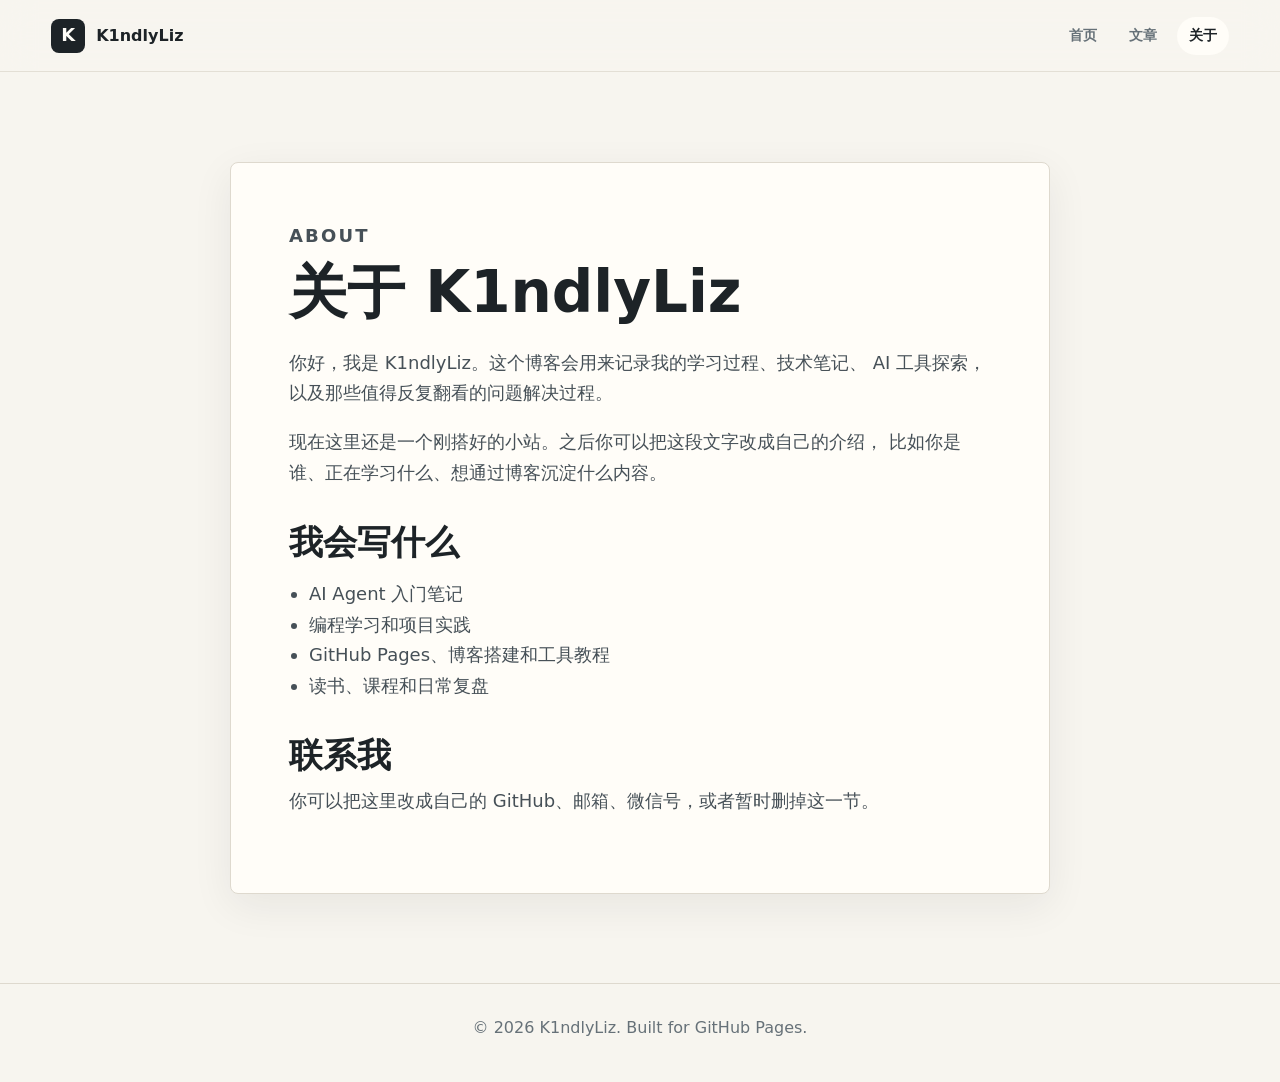
==== about.html @ e95d76cb "Create K1ndlyLiz personal blog" ====
<!doctype html>
<html lang="zh-CN">
  <head>
    <meta charset="utf-8" />
    <meta name="viewport" content="width=device-width, initial-scale=1" />
    <meta name="description" content="关于 K1ndlyLiz 的个人介绍。" />
    <title>关于 | K1ndlyLiz</title>
    <link rel="stylesheet" href="assets/styles.css" />
  </head>
  <body>
    <header class="site-header">
      <a class="brand" href="index.html" aria-label="K1ndlyLiz 首页">
        <span class="brand-mark">K</span>
        <span>K1ndlyLiz</span>
      </a>
      <nav class="site-nav" aria-label="主导航">
        <a href="index.html">首页</a>
        <a href="index.html#posts">文章</a>
        <a href="about.html" aria-current="page">关于</a>
      </nav>
    </header>

    <main class="page-shell">
      <article class="article-page">
        <p class="section-kicker">About</p>
        <h1>关于 K1ndlyLiz</h1>
        <p>
          你好，我是 K1ndlyLiz。这个博客会用来记录我的学习过程、技术笔记、
          AI 工具探索，以及那些值得反复翻看的问题解决过程。
        </p>
        <p>
          现在这里还是一个刚搭好的小站。之后你可以把这段文字改成自己的介绍，
          比如你是谁、正在学习什么、想通过博客沉淀什么内容。
        </p>

        <h2>我会写什么</h2>
        <ul>
          <li>AI Agent 入门笔记</li>
          <li>编程学习和项目实践</li>
          <li>GitHub Pages、博客搭建和工具教程</li>
          <li>读书、课程和日常复盘</li>
        </ul>

        <h2>联系我</h2>
        <p>
          你可以把这里改成自己的 GitHub、邮箱、微信号，或者暂时删掉这一节。
        </p>
      </article>
    </main>

    <footer class="site-footer">
      <p>© 2026 K1ndlyLiz. Built for GitHub Pages.</p>
    </footer>
  </body>
</html>
---- assets/styles.css ----
:root {
  --bg: #f7f5ef;
  --surface: #fffdf8;
  --ink: #1d2327;
  --muted: #667178;
  --line: #ded9ce;
  --teal: #1d716d;
  --amber: #c07b2f;
  --rose: #ad5a4f;
  --shadow: 0 18px 55px rgba(29, 35, 39, 0.12);
  color-scheme: light;
}

* {
  box-sizing: border-box;
}

html {
  scroll-behavior: smooth;
}

body {
  margin: 0;
  background: var(--bg);
  color: var(--ink);
  font-family:
    Inter, ui-sans-serif, system-ui, -apple-system, BlinkMacSystemFont, "Segoe UI",
    "Microsoft YaHei", sans-serif;
  line-height: 1.7;
}

a {
  color: inherit;
  text-decoration: none;
}

.site-header {
  position: sticky;
  top: 0;
  z-index: 10;
  display: flex;
  align-items: center;
  justify-content: space-between;
  gap: 24px;
  min-height: 72px;
  padding: 14px clamp(18px, 4vw, 56px);
  border-bottom: 1px solid rgba(222, 217, 206, 0.78);
  background: rgba(247, 245, 239, 0.88);
  backdrop-filter: blur(16px);
}

.brand {
  display: inline-flex;
  align-items: center;
  gap: 11px;
  font-weight: 800;
  letter-spacing: 0;
}

.brand-mark {
  display: grid;
  width: 34px;
  height: 34px;
  place-items: center;
  border-radius: 8px;
  background: var(--ink);
  color: var(--surface);
  font-size: 18px;
}

.site-nav {
  display: flex;
  flex-wrap: wrap;
  align-items: center;
  justify-content: flex-end;
  gap: 8px;
}

.site-nav a {
  min-height: 38px;
  padding: 7px 12px;
  border-radius: 999px;
  color: var(--muted);
  font-size: 14px;
  font-weight: 700;
}

.site-nav a:hover,
.site-nav a[aria-current="page"] {
  background: var(--surface);
  color: var(--ink);
}

.hero {
  position: relative;
  min-height: min(720px, calc(100vh - 72px));
  overflow: hidden;
  display: grid;
  align-items: center;
  padding: clamp(52px, 8vw, 104px) clamp(20px, 7vw, 96px);
}

.hero-image,
.hero-overlay {
  position: absolute;
  inset: 0;
}

.hero-image {
  width: 100%;
  height: 100%;
  object-fit: cover;
}

.hero-overlay {
  background:
    linear-gradient(90deg, rgba(247, 245, 239, 0.94), rgba(247, 245, 239, 0.68) 46%, rgba(247, 245, 239, 0.18)),
    linear-gradient(0deg, rgba(247, 245, 239, 0.86), rgba(247, 245, 239, 0) 36%);
}

.hero-content {
  position: relative;
  max-width: 690px;
}

.eyebrow,
.section-kicker {
  margin: 0 0 10px;
  color: var(--teal);
  font-size: 13px;
  font-weight: 900;
  letter-spacing: 0.12em;
  text-transform: uppercase;
}

h1,
h2,
h3,
p {
  margin-top: 0;
}

h1 {
  margin-bottom: 22px;
  font-size: clamp(48px, 8vw, 116px);
  line-height: 0.95;
  letter-spacing: 0;
}

.hero-copy {
  max-width: 620px;
  margin-bottom: 28px;
  color: #394349;
  font-size: clamp(18px, 2.2vw, 24px);
}

.hero-actions {
  display: flex;
  flex-wrap: wrap;
  gap: 12px;
}

.button {
  display: inline-flex;
  align-items: center;
  justify-content: center;
  min-height: 46px;
  padding: 10px 18px;
  border: 1px solid var(--ink);
  border-radius: 8px;
  font-weight: 800;
}

.button.primary {
  background: var(--ink);
  color: var(--surface);
}

.button.secondary {
  background: rgba(255, 253, 248, 0.78);
}

.section {
  max-width: 1120px;
  margin: 0 auto;
  padding: clamp(56px, 7vw, 92px) 20px;
}

.intro {
  display: grid;
  grid-template-columns: minmax(220px, 0.8fr) minmax(0, 1.6fr);
  gap: clamp(28px, 5vw, 72px);
}

.section h2 {
  margin-bottom: 0;
  font-size: clamp(30px, 4vw, 54px);
  line-height: 1.1;
}

.topic-grid {
  display: grid;
  grid-template-columns: repeat(3, minmax(0, 1fr));
  gap: 14px;
}

.topic-grid article,
.post-card a {
  height: 100%;
  border: 1px solid var(--line);
  border-radius: 8px;
  background: rgba(255, 253, 248, 0.74);
  box-shadow: 0 1px 0 rgba(29, 35, 39, 0.03);
}

.topic-grid article {
  padding: 22px;
}

.topic-grid span {
  color: var(--rose);
  font-size: 13px;
  font-weight: 900;
}

.topic-grid h3,
.post-card h3 {
  margin: 8px 0;
  line-height: 1.25;
}

.topic-grid p,
.post-card p {
  margin-bottom: 0;
  color: var(--muted);
}

.section-heading {
  display: flex;
  align-items: flex-end;
  justify-content: space-between;
  gap: 18px;
  margin-bottom: 22px;
}

.text-link {
  color: var(--teal);
  font-weight: 900;
}

.post-list {
  display: grid;
  grid-template-columns: repeat(2, minmax(0, 1fr));
  gap: 18px;
}

.post-card a {
  display: block;
  padding: 26px;
  transition:
    transform 160ms ease,
    box-shadow 160ms ease,
    border-color 160ms ease;
}

.post-card a:hover {
  transform: translateY(-3px);
  border-color: rgba(29, 113, 109, 0.42);
  box-shadow: var(--shadow);
}

.post-card time,
.article-page time {
  color: var(--amber);
  font-size: 13px;
  font-weight: 900;
}

.post-card span {
  display: inline-block;
  margin-top: 18px;
  color: var(--teal);
  font-weight: 900;
}

.page-shell {
  max-width: 860px;
  margin: 0 auto;
  padding: clamp(48px, 7vw, 92px) 20px;
}

.article-page {
  padding: clamp(28px, 5vw, 58px);
  border: 1px solid var(--line);
  border-radius: 8px;
  background: var(--surface);
  box-shadow: 0 12px 42px rgba(29, 35, 39, 0.07);
}

.article-page h1 {
  margin: 10px 0 24px;
  font-size: clamp(34px, 5vw, 58px);
  line-height: 1.08;
}

.article-page h2 {
  margin: 34px 0 10px;
  font-size: clamp(24px, 3vw, 34px);
  line-height: 1.2;
}

.article-page p,
.article-page li {
  color: #465057;
  font-size: 18px;
}

.article-page .lead {
  color: #2f383e;
  font-size: 21px;
}

.article-page ul {
  padding-left: 1.25rem;
}

.back-link {
  display: inline-flex;
  margin-bottom: 20px;
  color: var(--teal);
  font-weight: 900;
}

.site-footer {
  padding: 30px 20px 40px;
  border-top: 1px solid var(--line);
  color: var(--muted);
  text-align: center;
}

.site-footer p {
  margin: 0;
}

@media (max-width: 760px) {
  .site-header {
    align-items: flex-start;
    flex-direction: column;
    gap: 10px;
  }

  .site-nav {
    justify-content: flex-start;
  }

  .hero {
    min-height: 620px;
    align-items: end;
  }

  .hero-overlay {
    background:
      linear-gradient(0deg, rgba(247, 245, 239, 0.96), rgba(247, 245, 239, 0.7) 58%, rgba(247, 245, 239, 0.28)),
      linear-gradient(90deg, rgba(247, 245, 239, 0.9), rgba(247, 245, 239, 0.2));
  }

  .intro,
  .topic-grid,
  .post-list {
    grid-template-columns: 1fr;
  }

  .section-heading {
    align-items: flex-start;
    flex-direction: column;
  }
}

@media (max-width: 420px) {
  .brand {
    max-width: 100%;
  }

  .button {
    width: 100%;
  }

  .article-page {
    padding: 24px 20px;
  }
}
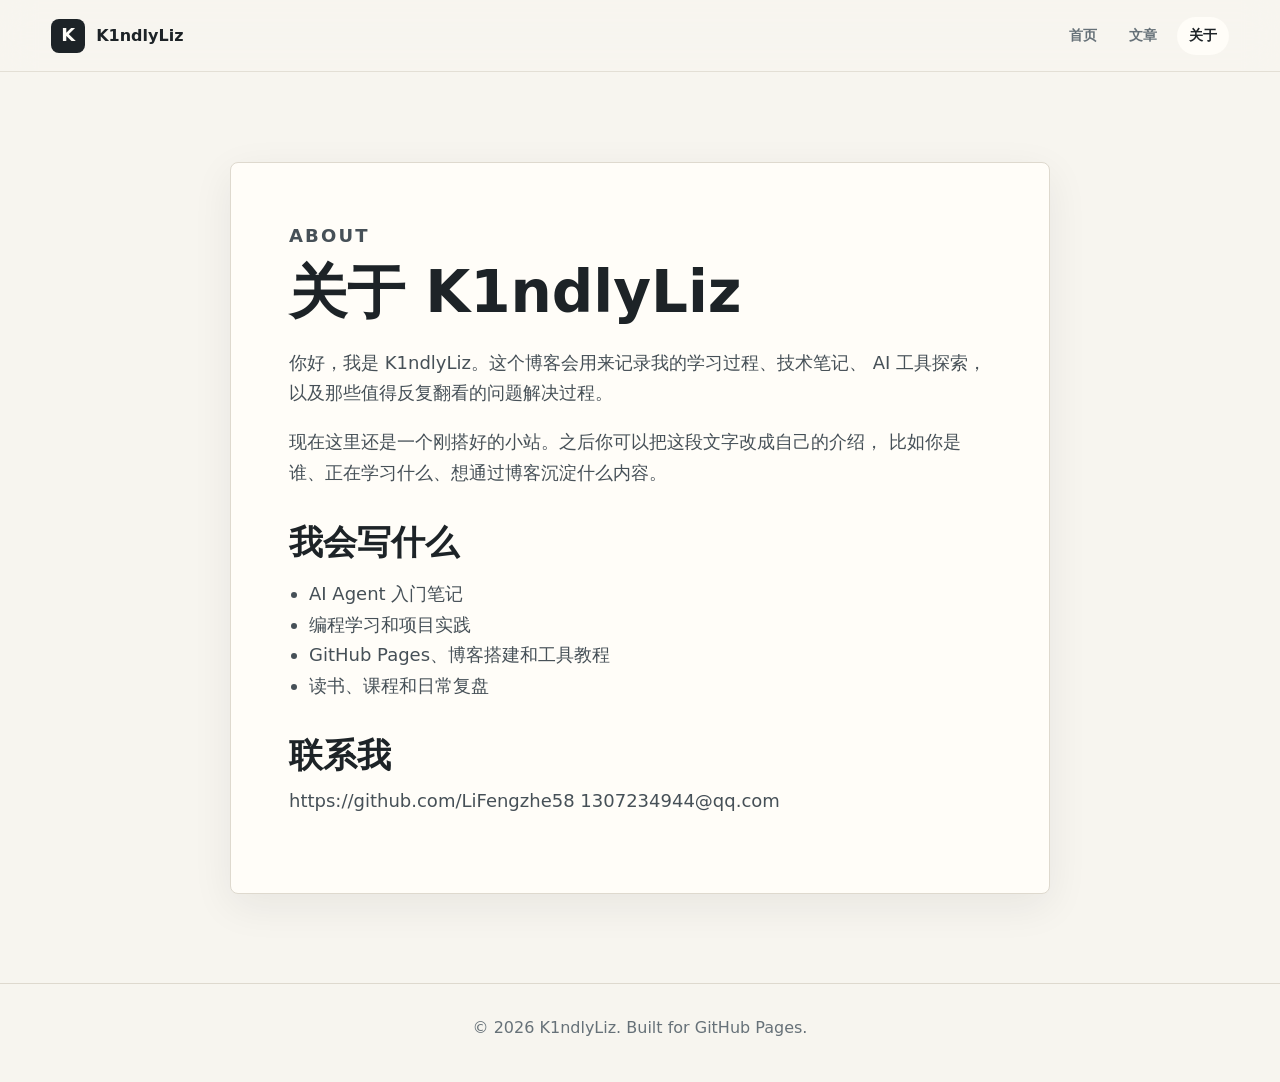
==== commit 75f6d045: "Update about.html" ====
--- a/about.html
+++ b/about.html
@@ -43,7 +43,8 @@
 
         <h2>联系我</h2>
         <p>
-          你可以把这里改成自己的 GitHub、邮箱、微信号，或者暂时删掉这一节。
+          https://github.com/LiFengzhe58
+          1307234944@qq.com
         </p>
       </article>
     </main>
--- a/assets/styles.css
+++ b/assets/styles.css
@@ -324,6 +324,51 @@
   padding-left: 1.25rem;
 }
 
+.article-page code {
+  padding: 0.1em 0.35em;
+  border: 1px solid rgba(29, 113, 109, 0.18);
+  border-radius: 6px;
+  background: rgba(29, 113, 109, 0.08);
+  color: #175c59;
+  font-size: 0.92em;
+  font-weight: 800;
+}
+
+.article-figure {
+  margin: 30px 0;
+}
+
+.article-figure img {
+  display: block;
+  width: 100%;
+  height: auto;
+  border: 1px solid var(--line);
+  border-radius: 8px;
+  background: #fbf1dc;
+}
+
+.article-figure figcaption {
+  margin-top: 10px;
+  color: var(--muted);
+  font-size: 15px;
+  line-height: 1.6;
+  text-align: center;
+}
+
+.article-page a {
+  color: var(--teal);
+  font-weight: 800;
+  text-decoration: underline;
+  text-underline-offset: 4px;
+}
+
+.source-note {
+  margin-top: 34px;
+  padding-top: 22px;
+  border-top: 1px solid var(--line);
+  font-size: 16px;
+}
+
 .back-link {
   display: inline-flex;
   margin-bottom: 20px;
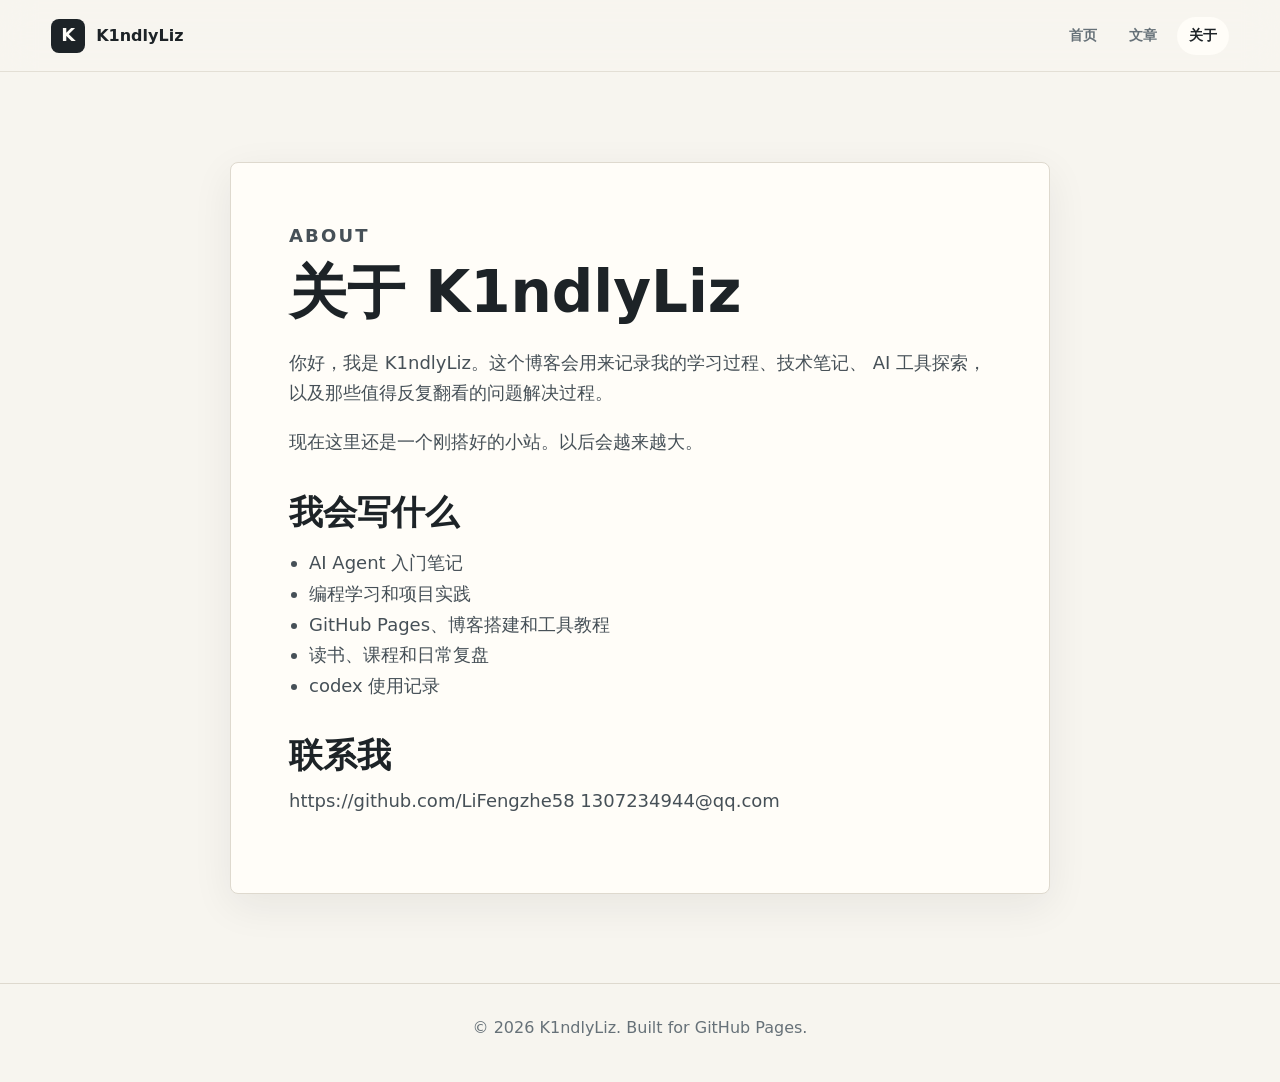
==== commit adfddd70: "Update about.html" ====
--- a/about.html
+++ b/about.html
@@ -29,8 +29,7 @@
           AI 工具探索，以及那些值得反复翻看的问题解决过程。
         </p>
         <p>
-          现在这里还是一个刚搭好的小站。之后你可以把这段文字改成自己的介绍，
-          比如你是谁、正在学习什么、想通过博客沉淀什么内容。
+          现在这里还是一个刚搭好的小站。以后会越来越大。
         </p>
 
         <h2>我会写什么</h2>
@@ -39,6 +38,7 @@
           <li>编程学习和项目实践</li>
           <li>GitHub Pages、博客搭建和工具教程</li>
           <li>读书、课程和日常复盘</li>
+          <li>codex 使用记录</li>
         </ul>
 
         <h2>联系我</h2>
